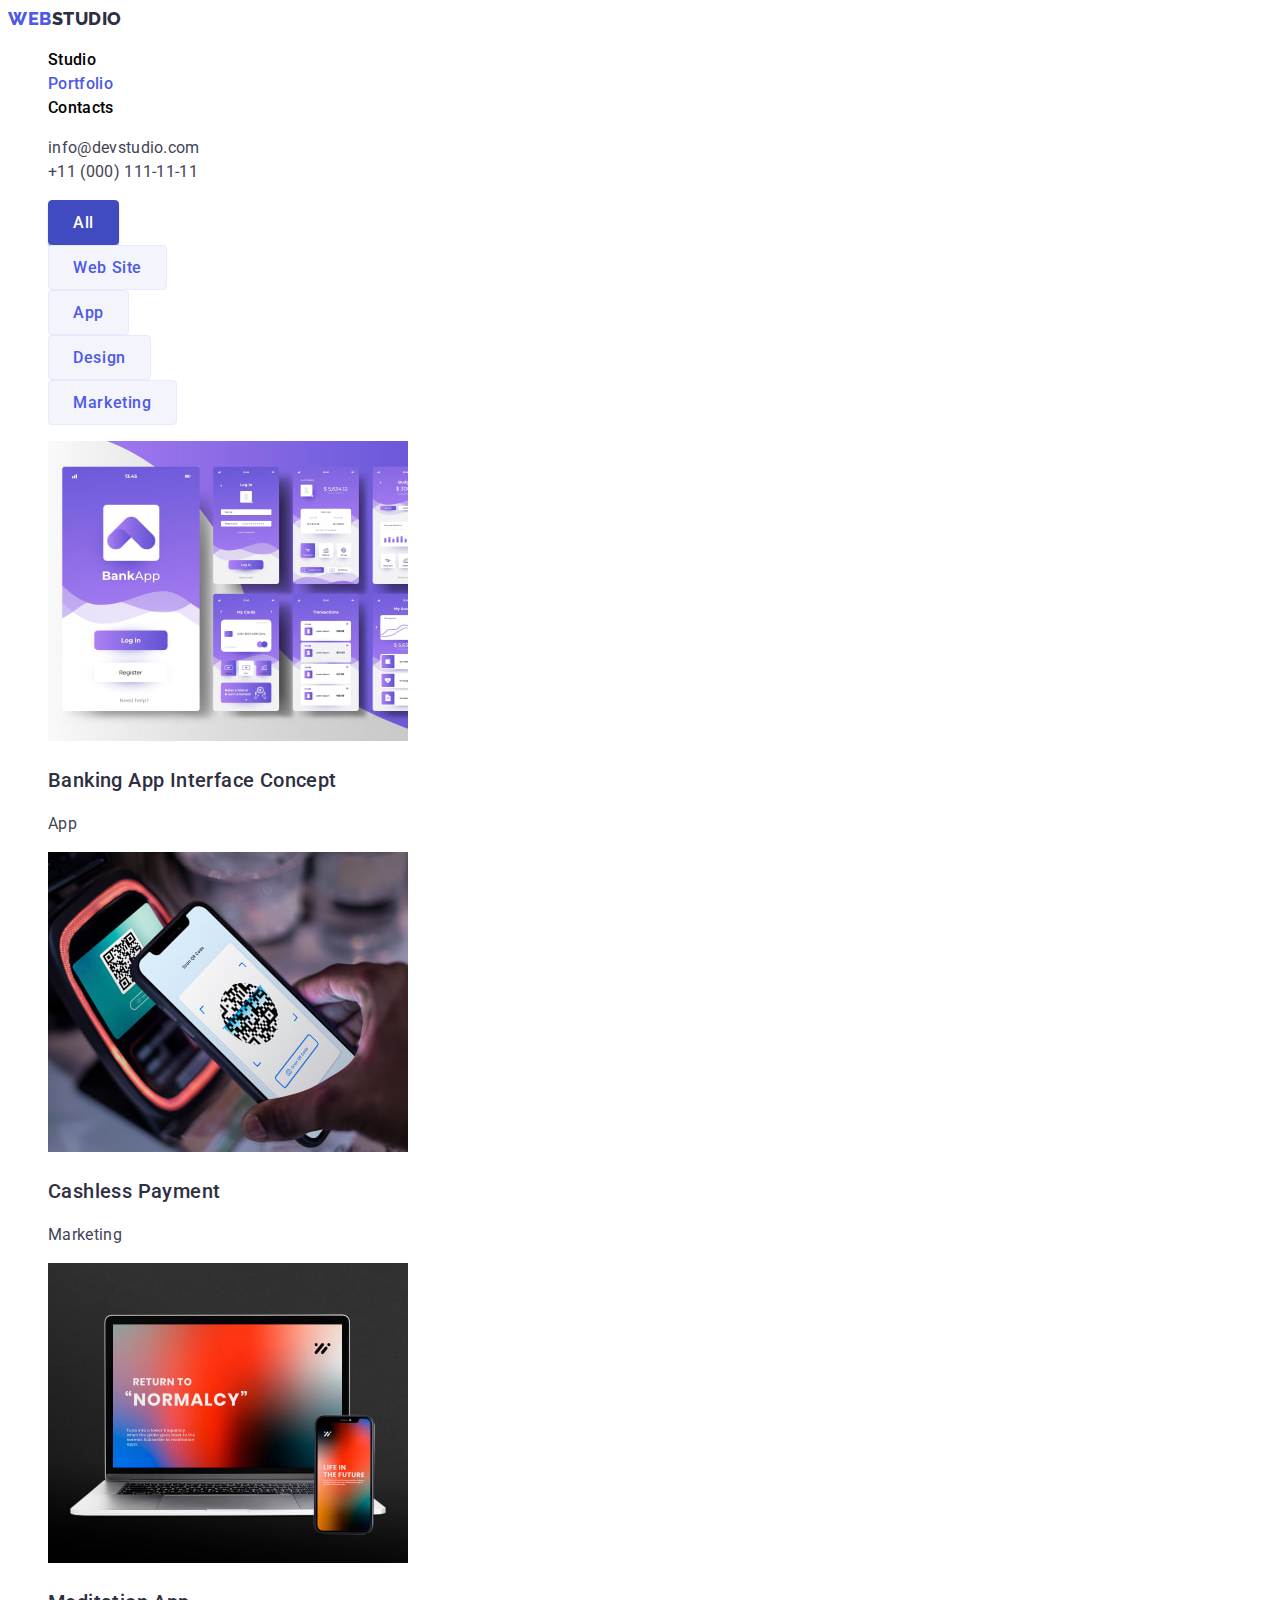
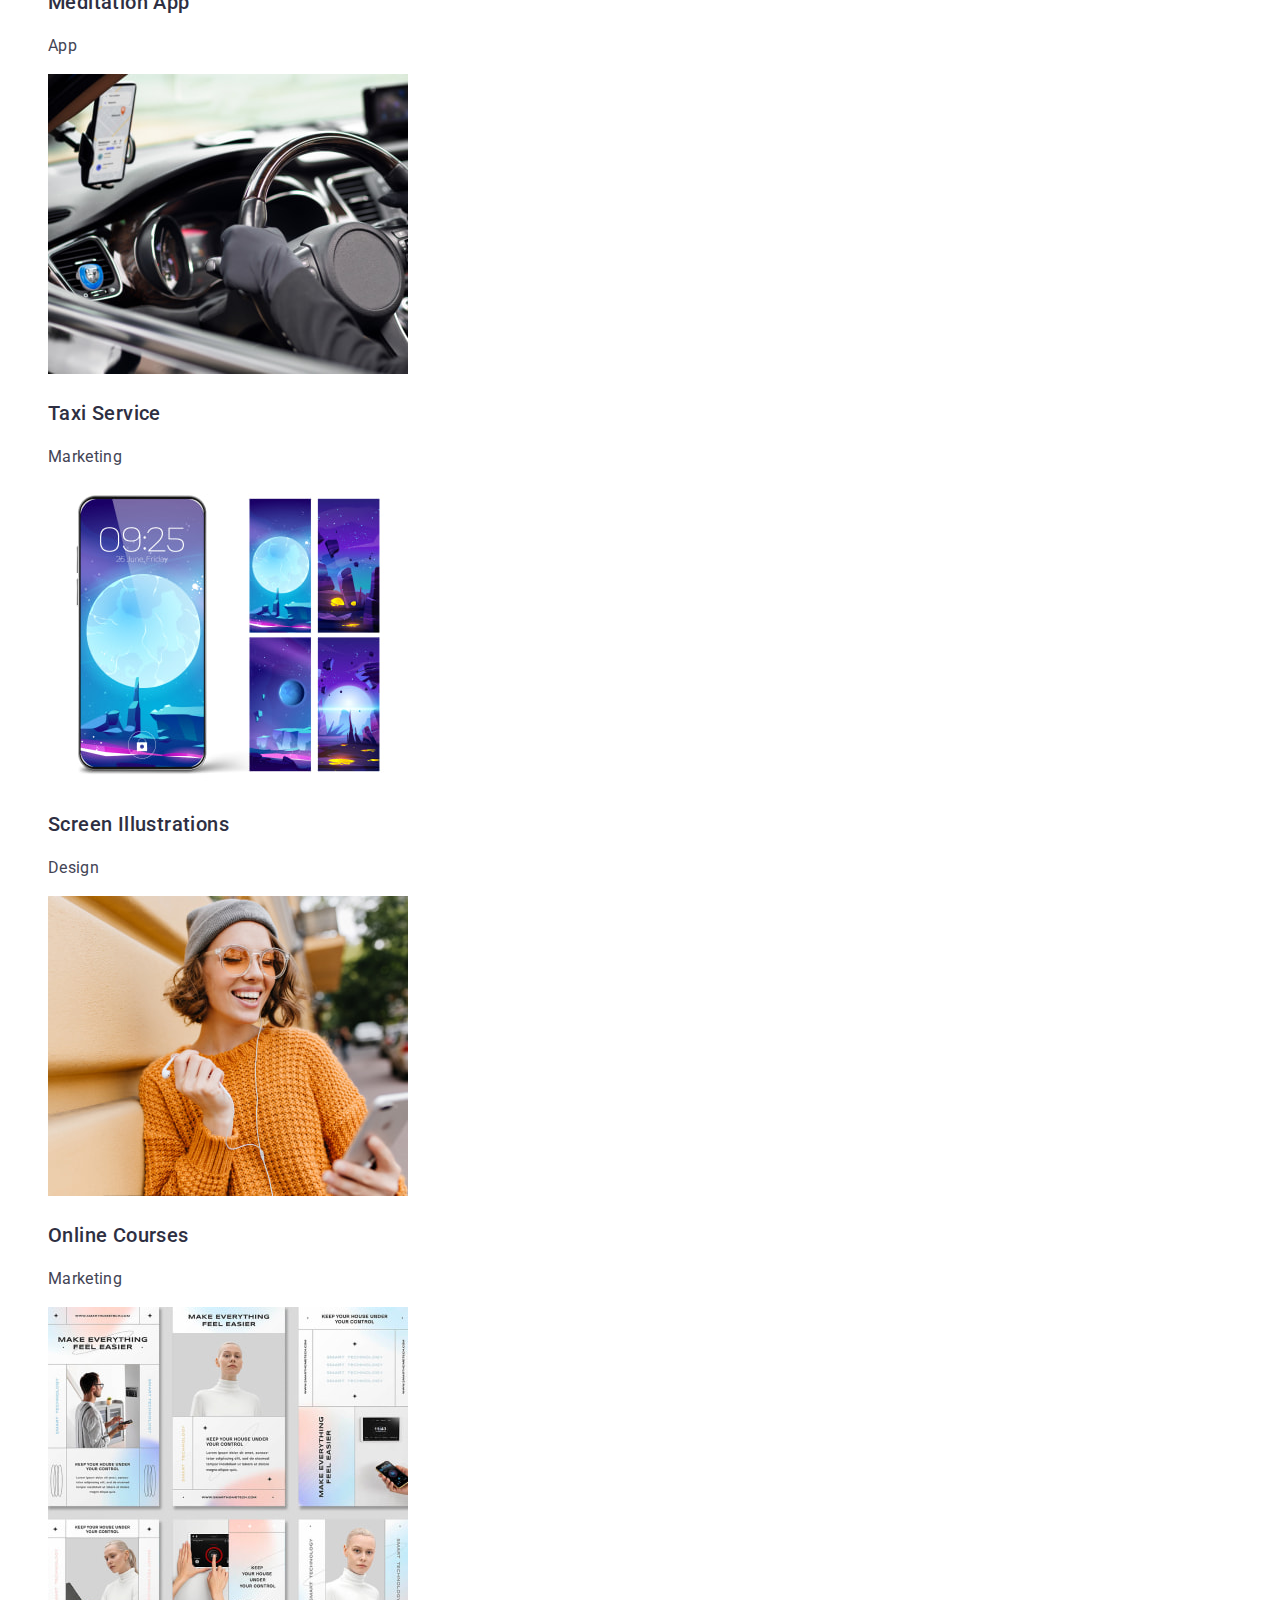
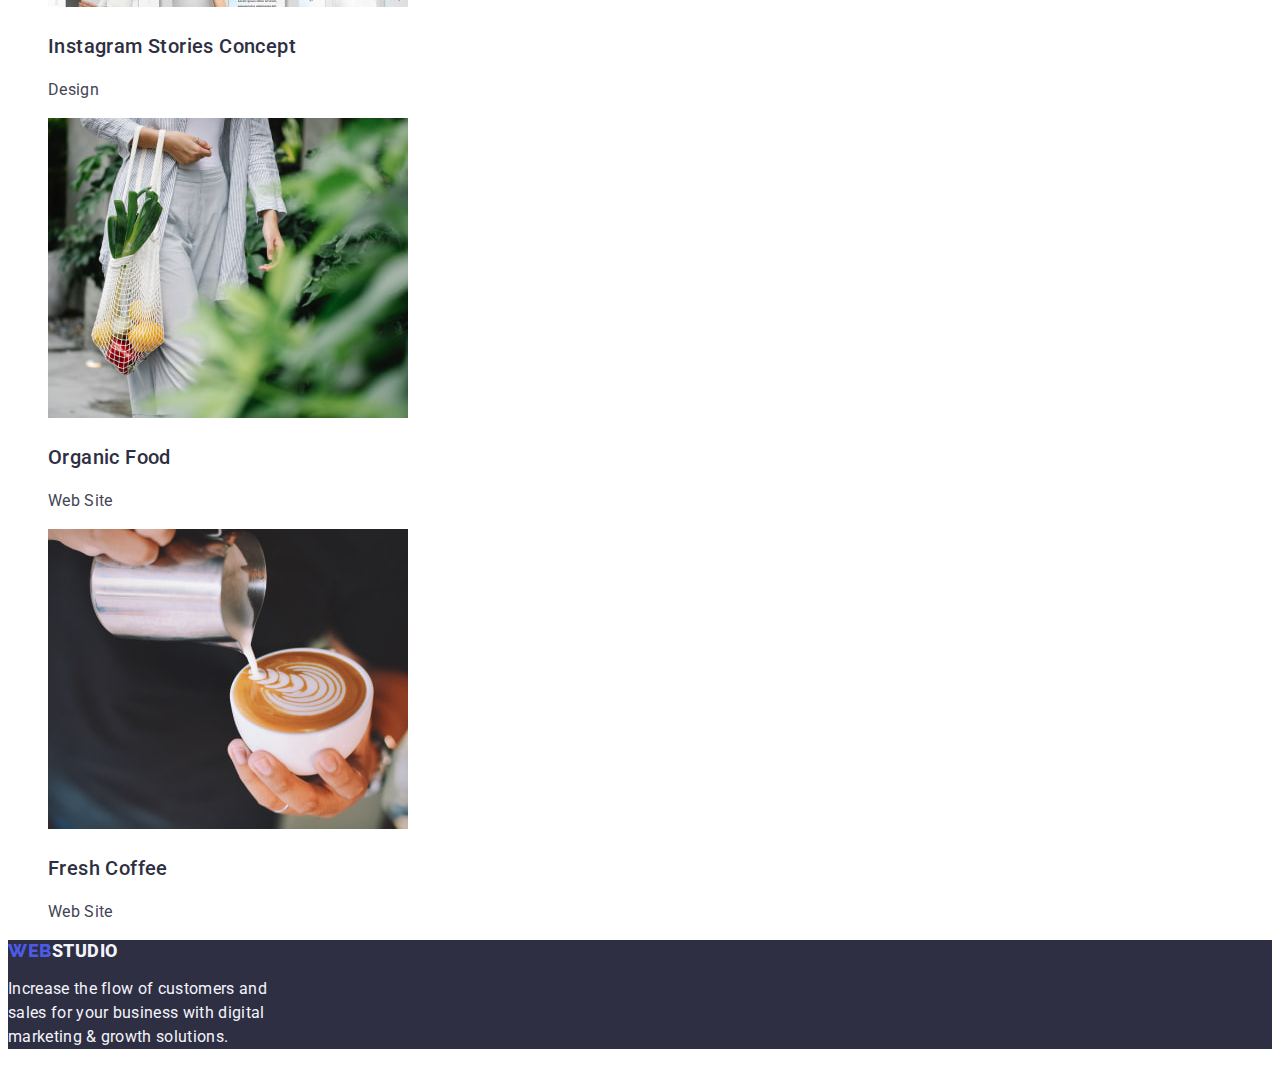
==== portfolio.html @ c41b0895 "Initial commit" ====
<!DOCTYPE html>
<html lang="en">

<head>
    <meta charset="UTF-8">
    <meta name="viewport" content="width=device-width, initial-scale=1.0">
    <title>Document</title>
    <link rel="stylesheet" href="./css/styles.css">
    </link>
</head>

<body>
    <header>
        <!-- Header Nav -->
        <nav>
            <a href="./index.html" class="link-logo">
                <span class="web-logo">WEB</span><span class="studio-logo">STUDIO</span>
            </a>

            <ul class="navbar lists">
                <li>
                    <a href="./index.html" class="pages">Studio</a>
                </li>
                <li>
                    <a href="./portfolio.html" class="pages current-option">Portfolio</a>
                </li>
                <li>
                    <a href="" class="pages">Contacts</a>
                </li>
            </ul>
        </nav>
        <ul class="contact-info lists">
            <li>
                <a href="mailto:info@devstudio.com" class="info">info@devstudio.com</a>
            </li>
            <li>
                <a href="tel:+110001111111" class="info">+11 (000) 111-11-11</a>
            </li>
        </ul>
    </header>
    <!-- Portfolio -->
    <main>
        <section>
            <ul class="filters lists">
                <li><button type="button" class="btn port current-option">All</button></li>
                <li><button type="button" class="btn port">Web Site</button></li>
                <li><button type="button" class="btn port">App</button></li>
                <li><button type="button" class="btn port">Design</button></li>
                <li><button type="button" class="btn port">Marketing</button></li>
            </ul>
            <ul class="projects lists">
                <li>
                    <img src="./images/r1-project-card-1.jpg" alt="Banking App Interface Concept" width="360px"
                        height="300px">
                    <h3 class="project-label">Banking App Interface Concept</h3>
                    <p class="project-desc">App</p>
                </li>
                <li>
                    <img src="./images/r1-project-card-2.jpg" alt="Cashless Payment" width="360px" height="300px;">
                    <h3 class="project-label">Cashless Payment</h3>
                    <p class="project-desc">Marketing</p>
                </li>
                <li>
                    <img src="./images/r1-project-card-3.jpg" alt="Meditation App" width="360px" height="300px;">
                    <h3 class="project-label">Meditation App</h3>
                    <p class="project-desc">App</p>
                </li>
                <li>
                    <img src="./images/r2-project-card-4.jpg" alt="Taxi Service" width="360px" height="300px;">
                    <h3 class="project-label">Taxi Service</h3>
                    <p class="project-desc">Marketing</p>
                </li>
                <li>
                    <img src="./images/r2-project-card-5.jpg" alt="Screen Illustrations" width="360px" height="300px;">
                    <h3 class="project-label">Screen Illustrations</h3>
                    <p class="project-desc">Design</p>
                </li>
                <li>
                    <img src="./images/r2-project-card-6.jpg" alt="Online Courses" width="360px" height="300px;">
                    <h3 class="project-label">Online Courses</h3>
                    <p class="project-desc">Marketing</p>
                </li>
                <li>
                    <img src="./images/r3-project-card-7.jpg" alt="Instagram Stories Concept" width="360px"
                        height="300px;">
                    <h3 class="project-label">Instagram Stories Concept</h3>
                    <p class="project-desc">Design</p>
                </li>
                <li>
                    <img src="./images/r3-project-card-8.jpg" alt="Organic Food" width="360px" height="300px;">
                    <h3 class="project-label">Organic Food</h3>
                    <p class="project-desc">Web Site</p>
                </li>
                <li>
                    <img src="./images/r3-project-card-9.jpg" alt="Fresh Coffee" width="360px" height="300px;">
                    <h3 class="project-label">Fresh Coffee</h3>
                    <p class="project-desc">Web Site</p>
                </li>
            </ul>
        </section>
    </main>
    <!-- Footer -->
    <footer class="logo-footer footerbg">
        <a href="./index.html" class="logo-footer">
            <span class="web-logo">WEB</span><span class="studio-logo-footer">STUDIO</span>
        </a>
        <p class="lastword">Increase the flow of customers and<br>
            sales for your business with digital<br>
            marketing & growth solutions.</p>
    </footer>
</body>

</html>
---- css/styles.css ----
@import url("https://fonts.googleapis.com/css2?family=Raleway:wght@800&family=Roboto:wght@400;500;700;900&display=swap");

:root{
   --iriscolor: #4D5AE5; 
   --navyblue: #2E2F42;
   --navcolor: black;
   --oceancolor: #404BBF;
   --whitecolor: #FFF;
   --slatecolor: #434455;
   --cloudcolor: #F4F4FD;
   
}

.link-logo{
    font-family: "Raleway", sans-serif;
    font-size: 18px;
    line-height: 1.5px;
    font-weight: 800;
    line-height: 21px;
    letter-spacing: 0.54px;
    text-decoration: none
}

.web-logo{
    font-family: Raleway;
    color: var(--iriscolor);
    }

.studio-logo{
    color: var(--navyblue);
}
.studio-logo-footer {
    color: var(--cloudcolor);
}

.navbar .pages{
    color: var(--navcolor);
    text-decoration: none;
    font-weight: 500;
    }

.lists{
    list-style-type: none;
}

.navbar .pages:hover,
.navbar .pages:focus,
.navbar .pages.current-option,
.contact-info .info:hover,
.contact-info .info:focus {
    color: var(--iriscolor);
}

body {
    font-family: Roboto;
    font-style: normal;
    font-size: 16px;
    line-height: 24px;
    font-weight: 400;
    letter-spacing: 0.32px;
}
   
.contact-info .info{
    color: var(--slate, #434455);
    text-decoration: none
}

.hero{
    background-color: var(--navyblue);
}

.hero-title {
    color: var(--white, #FFF);
    font-size: 56px;
    font-weight: 700;
    line-height: 60px;
    letter-spacing: 1.12px;
}

.btn{
    cursor: pointer;
    border-color: transparent;
}

.btn-primary{
    display: inline-flex;
    padding: 16px 32px;
    gap: 10px;
    border: none;
    border-radius: 4px;
    background: var(--iris, #4D5AE5);
    box-shadow: 0px 4px 4px 0px rgba(0, 0, 0, 0.15);
    color: var(--whitecolor);
    font-family: inherit;
    font-size: 16px;
    font-weight: 500;
    letter-spacing: 0.64px;
}

.btn-primary:hover,
.btn-primary:focus {
    background-color: var(--oceancolor);
}

.title-list{
    font-size: 20px;
    font-weight: 500;
    letter-spacing: 0.4px;
    color: var(--navyblue)
}

.section-title {
    color: var(--slatecolor);
    font-size: 36px;
    font-weight: 900;
    line-height: 1.5;
}

.section-gray {
    background-color: var(--cloudcolor)
}

.team-name {
    color: var(--navyblue, #2E2F42);
    font-family: Roboto;
    font-size: 20px;
    font-weight: 500;
    letter-spacing: 0.4px;
}

.team-position {
    color: var(--slate, #434455);
    font-size: 16px;
    font-style: normal;
    font-weight: 400;
    line-height: 24px; 
    letter-spacing: 0.05em;
}

.logo-footer {
    font-style: normal;
    font-size: 18px;
    font-weight: 800;
    line-height: 21px;
    letter-spacing: 0.54px;
    text-decoration: none;
}

.footerbg {
    background-color: var(--navyblue)
}

.lastword {
    color: var(--cloudcolor);
    font-size: 16px;
    line-height: 24px;
    font-weight: 400;
    letter-spacing: 0.32px;
}

.btn.port{
    border-radius: 4px;
    border: 1px solid var(--cornflower, #E7E9FC);
    background: var(--cloud, #F4F4FD);
    display: flex;
    padding: 12px 24px;
    color: var(--iris, #4D5AE5);
    font-family: inherit;
    font-size: 16px;
    font-weight:500;
    letter-spacing: 0.64px;
   
}

.btn.port.current-option, .btn.port:hover, .btn.port:focus{
    background: var(--ocean, #404BBF);
    color: var(--white, #FFF);
    box-shadow: 0px 2px 2px 0px rgba(0, 0, 0, 0.12), 0px 2px 1px 0px rgba(0, 0, 0, 0.08), 0px 3px 1px 0px rgba(0, 0, 0, 0.10);
    border-color: #404BBF;
}

.project-label{
    color: var(--navyblue, #2E2F42);
    font-size: 20px;
    font-weight: 500;
    letter-spacing: 0.4px;
}

.project-desc{
    color: var(--slatecolor);
}
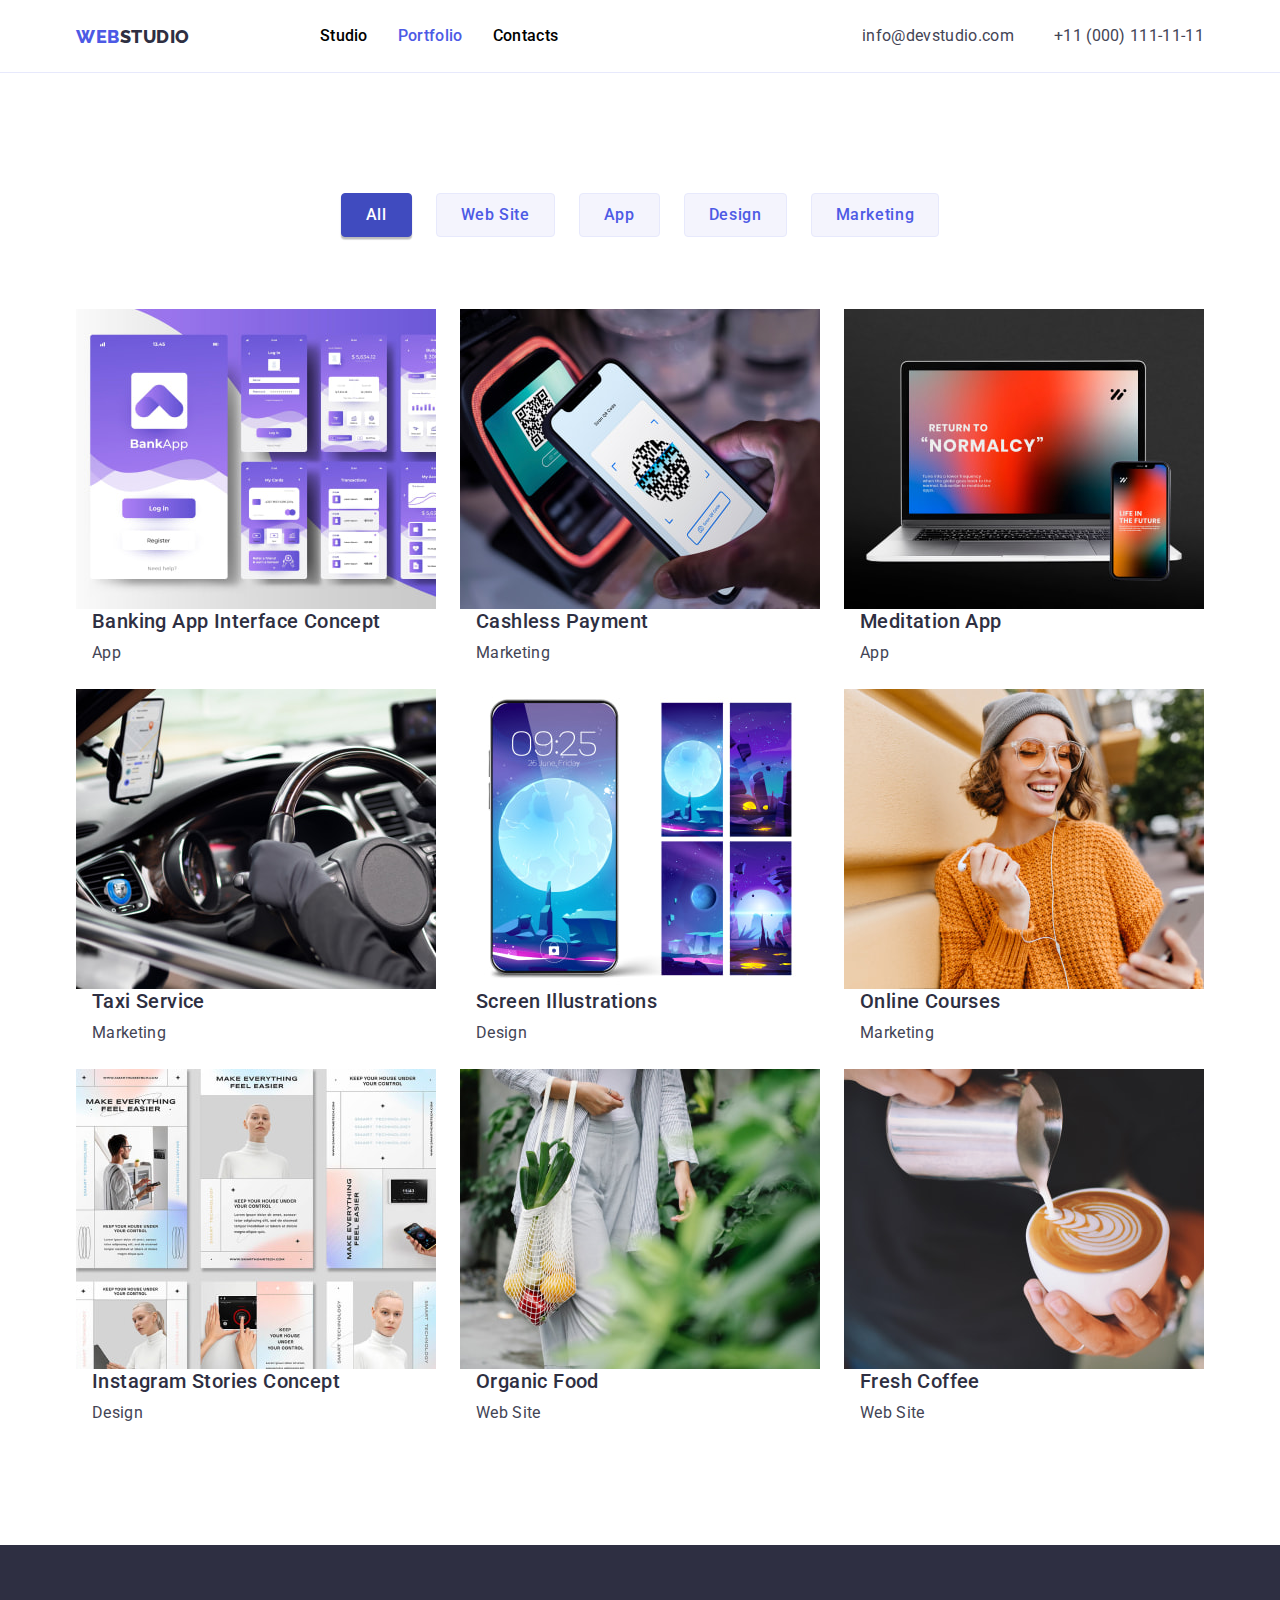
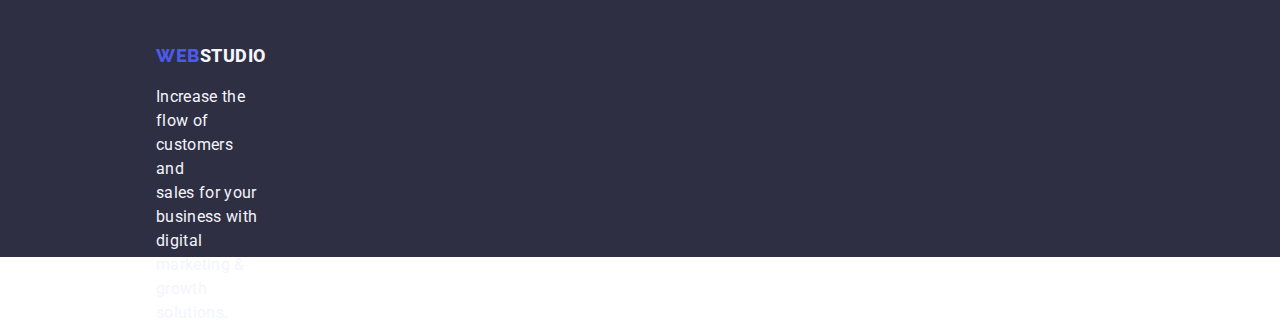
==== commit eaf29801: "Homework 3" ====
--- a/portfolio.html
+++ b/portfolio.html
@@ -5,108 +5,158 @@
     <meta charset="UTF-8">
     <meta name="viewport" content="width=device-width, initial-scale=1.0">
     <title>Document</title>
+
+    <!-- CSS Normalizer -->
+    <link rel="stylesheet"
+        href="https://cdnjs.cloudflare.com/ajax/libs/modern-normalize/2.0.0/modern-normalize.min.css">
+
+    <!-- CSS -->
     <link rel="stylesheet" href="./css/styles.css">
     </link>
 </head>
 
 <body>
-    <header>
-        <!-- Header Nav -->
-        <nav>
-            <a href="./index.html" class="link-logo">
-                <span class="web-logo">WEB</span><span class="studio-logo">STUDIO</span>
-            </a>
+    <!-- Header -->
+    <header class="header">
+        <div class="container header-container">
+            <!-- Header Nav Bar -->
+            <nav class="nav-header">
+                <a href="./index.html" class="link-logo">
+                    <span class="web-logo">WEB</span><span class="studio-logo">STUDIO</span>
+                </a>
 
-            <ul class="navbar lists">
+                <ul class="navbar lists header-list">
+                    <li>
+                        <a href="./index.html" class="pages">Studio</a>
+                    </li>
+                    <li>
+                        <a href="./portfolio.html" class="pages current-option">Portfolio</a>
+                    </li>
+                    <li>
+                        <a href="" class="pages">Contacts</a>
+                    </li>
+                </ul>
+            </nav>
+            <ul class="contact-info lists header-contact-info">
                 <li>
-                    <a href="./index.html" class="pages">Studio</a>
+                    <a href="mailto:info@devstudio.com" class="info">info@devstudio.com</a>
                 </li>
                 <li>
-                    <a href="./portfolio.html" class="pages current-option">Portfolio</a>
-                </li>
-                <li>
-                    <a href="" class="pages">Contacts</a>
+                    <a href="tel:+110001111111" class="info">+11 (000) 111-11-11</a>
                 </li>
             </ul>
-        </nav>
-        <ul class="contact-info lists">
-            <li>
-                <a href="mailto:info@devstudio.com" class="info">info@devstudio.com</a>
-            </li>
-            <li>
-                <a href="tel:+110001111111" class="info">+11 (000) 111-11-11</a>
-            </li>
-        </ul>
+        </div>
     </header>
     <!-- Portfolio -->
     <main>
-        <section>
-            <ul class="filters lists">
-                <li><button type="button" class="btn port current-option">All</button></li>
-                <li><button type="button" class="btn port">Web Site</button></li>
-                <li><button type="button" class="btn port">App</button></li>
-                <li><button type="button" class="btn port">Design</button></li>
-                <li><button type="button" class="btn port">Marketing</button></li>
-            </ul>
-            <ul class="projects lists">
-                <li>
-                    <img src="./images/r1-project-card-1.jpg" alt="Banking App Interface Concept" width="360px"
-                        height="300px">
-                    <h3 class="project-label">Banking App Interface Concept</h3>
-                    <p class="project-desc">App</p>
-                </li>
-                <li>
-                    <img src="./images/r1-project-card-2.jpg" alt="Cashless Payment" width="360px" height="300px;">
-                    <h3 class="project-label">Cashless Payment</h3>
-                    <p class="project-desc">Marketing</p>
-                </li>
-                <li>
-                    <img src="./images/r1-project-card-3.jpg" alt="Meditation App" width="360px" height="300px;">
-                    <h3 class="project-label">Meditation App</h3>
-                    <p class="project-desc">App</p>
-                </li>
-                <li>
-                    <img src="./images/r2-project-card-4.jpg" alt="Taxi Service" width="360px" height="300px;">
-                    <h3 class="project-label">Taxi Service</h3>
-                    <p class="project-desc">Marketing</p>
-                </li>
-                <li>
-                    <img src="./images/r2-project-card-5.jpg" alt="Screen Illustrations" width="360px" height="300px;">
-                    <h3 class="project-label">Screen Illustrations</h3>
-                    <p class="project-desc">Design</p>
-                </li>
-                <li>
-                    <img src="./images/r2-project-card-6.jpg" alt="Online Courses" width="360px" height="300px;">
-                    <h3 class="project-label">Online Courses</h3>
-                    <p class="project-desc">Marketing</p>
-                </li>
-                <li>
-                    <img src="./images/r3-project-card-7.jpg" alt="Instagram Stories Concept" width="360px"
-                        height="300px;">
-                    <h3 class="project-label">Instagram Stories Concept</h3>
-                    <p class="project-desc">Design</p>
-                </li>
-                <li>
-                    <img src="./images/r3-project-card-8.jpg" alt="Organic Food" width="360px" height="300px;">
-                    <h3 class="project-label">Organic Food</h3>
-                    <p class="project-desc">Web Site</p>
-                </li>
-                <li>
-                    <img src="./images/r3-project-card-9.jpg" alt="Fresh Coffee" width="360px" height="300px;">
-                    <h3 class="project-label">Fresh Coffee</h3>
-                    <p class="project-desc">Web Site</p>
-                </li>
-            </ul>
+        <section class="section filters-projects-section">
+            <div class="container filters-container">
+                <ul class="filters lists filters-list">
+                    <li><button type="button" class="btn port current-option">All</button></li>
+                    <li><button type="button" class="btn port">Web Site</button></li>
+                    <li><button type="button" class="btn port">App</button></li>
+                    <li><button type="button" class="btn port">Design</button></li>
+                    <li><button type="button" class="btn port">Marketing</button></li>
+                </ul>
+                <div class="card-set">
+                    <ul class="projects lists projects-list">
+                        <li>
+                            <div class="projects-banking-app"></div>
+                            <img src="./images/r1-project-card-1.jpg" alt="Banking App Interface Concept" width="360px"
+                                height="300px">
+                            <div class="projects-card-body">
+                                <h3 class="project-label">Banking App Interface Concept</h3>
+                                <p class="project-desc">App</p>
+                            </div>
+                        </li>
+                        <li>
+                            <div class="projects-cashless-payment"></div>
+                            <img src="./images/r1-project-card-2.jpg" alt="Cashless Payment" width="360px"
+                                height="300px;">
+                            <div class="projects-card-body">
+                                <h3 class="project-label">Cashless Payment</h3>
+                                <p class="project-desc">Marketing</p>
+                            </div>
+                        </li>
+                        <li>
+                            <div class="projects-meditation-app"></div>
+                            <img src="./images/r1-project-card-3.jpg" alt="Meditation App" width="360px"
+                                height="300px;">
+                            <div class="projects-card-body">
+                                <h3 class="project-label">Meditation App</h3>
+                                <p class="project-desc">App</p>
+                            </div>
+                        </li>
+                        <li>
+                            <div class="projects-taxi-service"></div>
+                            <img src="./images/r2-project-card-4.jpg" alt="Taxi Service" width="360px" height="300px;">
+                            <div class="projects-card-body">
+                                <h3 class="project-label">Taxi Service</h3>
+                                <p class="project-desc">Marketing</p>
+                            </div>
+                        </li>
+                        <li>
+                            <div class="projects-screen-illustrations"></div>
+                            <img src="./images/r2-project-card-5.jpg" alt="Screen Illustrations" width="360px"
+                                height="300px;">
+                            <div class="projects-card-body">
+                                <h3 class="project-label">Screen Illustrations</h3>
+                                <p class="project-desc">Design</p>
+                            </div>
+                        </li>
+                        <li>
+                            <div class="projects-online-courses"></div>
+                            <img src="./images/r2-project-card-6.jpg" alt="Online Courses" width="360px"
+                                height="300px;">
+                            <div class="projects-card-body">
+                                <h3 class="project-label">Online Courses</h3>
+                                <p class="project-desc">Marketing</p>
+                            </div>
+                        </li>
+                        <li>
+                            <div class="projects-instagram-stories"></div>
+                            <img src="./images/r3-project-card-7.jpg" alt="Instagram Stories Concept" width="360px"
+                                height="300px;">
+                            <div class="projects-card-body">
+                                <h3 class="project-label">Instagram Stories Concept</h3>
+                                <p class="project-desc">Design</p>
+                            </div>
+                        </li>
+                        <li>
+                            <div class="projects-organic-food"></div>
+                            <img src="./images/r3-project-card-8.jpg" alt="Organic Food" width="360px" height="300px;">
+                            <div class="projects-card-body">
+                                <h3 class="project-label">Organic Food</h3>
+                                <p class="project-desc">Web Site</p>
+                            </div>
+                        </li>
+                        <li>
+                            <div class="projects-fresh-coffee"></div>
+                            <img src="./images/r3-project-card-9.jpg" alt="Fresh Coffee" width="360px" height="300px;">
+                            <div class="projects-card-body">
+                                <h3 class="project-label">Fresh Coffee</h3>
+                                <p class="project-desc">Web Site</p>
+                            </div>
+                        </li>
+                    </ul>
+                </div>
+            </div>
         </section>
     </main>
     <!-- Footer -->
-    <footer class="logo-footer footerbg">
-        <a href="./index.html" class="logo-footer">
-            <span class="web-logo">WEB</span><span class="studio-logo-footer">STUDIO</span>
-        </a>
-        <p class="lastword">Increase the flow of customers and<br>
-            sales for your business with digital<br>
-            marketing & growth solutions.</p>
+    <footer class="lastpart footerbg">
+        <div class="container footer-container"></div>
+        <div class="footer-logo">
+            <a href="./index.html" class="logo-footer">
+                <span class="web-logo">WEB</span><span class="studio-logo-footer">STUDIO</span>
+            </a>
+        </div>
+        <div class="footer-text">
+            <p class="lastword">Increase the flow of customers and<br>
+                sales for your business with digital<br>
+                marketing & growth solutions.</p>
+        </div>
+        </div>
     </footer>
 </body>
 
--- a/css/styles.css
+++ b/css/styles.css
@@ -8,10 +8,73 @@
    --whitecolor: #FFF;
    --slatecolor: #434455;
    --cloudcolor: #F4F4FD;
-   
+   --cornflower: #E7E9FC;
+}
+
+/* CSS Reset */
+
+p,
+h1,
+h2,
+h3,
+h4,
+h5,
+h6{
+    margin:0;
+}
+ul,
+ol{
+   margin:0;
+   padding:0; 
+}
+
+img{
+    display: block;
+}
+/* End of CSS Reset */
+
+.container{
+    width: 1158px;
+    padding: 0 15px;
+    margin: 0 auto;
+}
+
+.header{
+    padding-top: 24px;
+    border-bottom: 1px solid var(--cornflower, #E7E9FC);
+    background: var(--white, #FFF);
+}
+
+.header-container{
+    display: flex;
+    align-items:center;
+}
+
+.nav-header{
+    display: flex;
+    align-items: center;
+    padding-bottom: 24px;
+}
+
+.header-list{
+    display: flex;
+    gap: 30px;
+}
+
+.header-contact-info{
+    margin-left: auto;
+    display: flex;
+    padding-bottom: 24px;
+    gap: 40px;
+}
+
+.section{
+    padding-top: 120px;
+    padding-bottom: 120px;
 }
 
 .link-logo{
+    margin-right: 130px;
     font-family: "Raleway", sans-serif;
     font-size: 18px;
     line-height: 1.5px;
@@ -67,6 +130,11 @@
 
 .hero{
     background-color: var(--navyblue);
+
+}
+
+.hero-container{
+    text-align: center;
 }
 
 .hero-title {
@@ -83,7 +151,7 @@
 }
 
 .btn-primary{
-    display: inline-flex;
+    margin-top: 48px;
     padding: 16px 32px;
     gap: 10px;
     border: none;
@@ -102,6 +170,19 @@
     background-color: var(--oceancolor);
 }
 
+.what-we-do-container{
+    margin-top: 120px;
+}
+.section-white{
+    background-color: #FFF;
+}
+
+.strategy-lists{
+    display: flex;
+    align-items: center;
+    gap: 24px
+}
+
 .title-list{
     font-size: 20px;
     font-weight: 500;
@@ -110,17 +191,42 @@
 }
 
 .section-title {
+    text-align: center;
+    gap: 72px;
     color: var(--slatecolor);
     font-size: 36px;
     font-weight: 900;
     line-height: 1.5;
 }
 
+.what-we-do-title{
+    margin-bottom: 72px;
+}
+
+.services-list{
+    display: flex;
+    gap: 24px
+   }
+
 .section-gray {
-    background-color: var(--cloudcolor)
+    background-color: var(--cloudcolor);
+}
+
+.team-cards{
+    display: flex;
+    gap: 24px;
+}
+
+.card-body{
+    padding-top: 32px;
+    padding-bottom: 32px;
+    border-radius: 0px 0px 4px 4px;
+    background: var(--white, #FFF);
+    box-shadow: 0px 2px 1px 0px rgba(46, 47, 66, 0.08), 0px 1px 1px 0px rgba(46, 47, 66, 0.16), 0px 1px 6px 0px rgba(46, 47, 66, 0.08);
 }
 
 .team-name {
+    text-align: center;
     color: var(--navyblue, #2E2F42);
     font-family: Roboto;
     font-size: 20px;
@@ -129,6 +235,7 @@
 }
 
 .team-position {
+    text-align: center;
     color: var(--slate, #434455);
     font-size: 16px;
     font-style: normal;
@@ -137,7 +244,21 @@
     letter-spacing: 0.05em;
 }
 
+.footer-logo{
+    padding-top: 100px;
+    margin-right: 1169px;
+    margin-left: 156px;
+}
+
+.footer-text{
+    padding-top: 16px;
+    margin-right: 1020px;
+    margin-left: 156px;
+    margin-bottom: 100px;
+}
+
 .logo-footer {
+    padding-bottom: 16px;
     font-style: normal;
     font-size: 18px;
     font-weight: 800;
@@ -147,7 +268,9 @@
 }
 
 .footerbg {
-    background-color: var(--navyblue)
+    height: 312px;
+    flex-shrink: 0;
+    background-color: var(--navyblue);
 }
 
 .lastword {
@@ -179,6 +302,10 @@
     border-color: #404BBF;
 }
 
+.filters-projects-section{
+    background: #FFF ;
+}
+
 .project-label{
     color: var(--navyblue, #2E2F42);
     font-size: 20px;
@@ -188,4 +315,28 @@
 
 .project-desc{
     color: var(--slatecolor);
+}
+
+
+.filters-list{
+    display: flex;
+    justify-content: center;
+    gap: 24px;
+}
+
+.projects-list {
+    display: flex;
+    flex-wrap: wrap;
+    padding-top: 72px;
+    gap:24px
+    }
+
+.projects-card-body{
+    display: flex;
+    padding: 0px 16px;
+    flex-direction: column;
+    justify-content: center;
+    align-items: flex-start;
+    gap: 8px;
+    align-self: stretch;
 }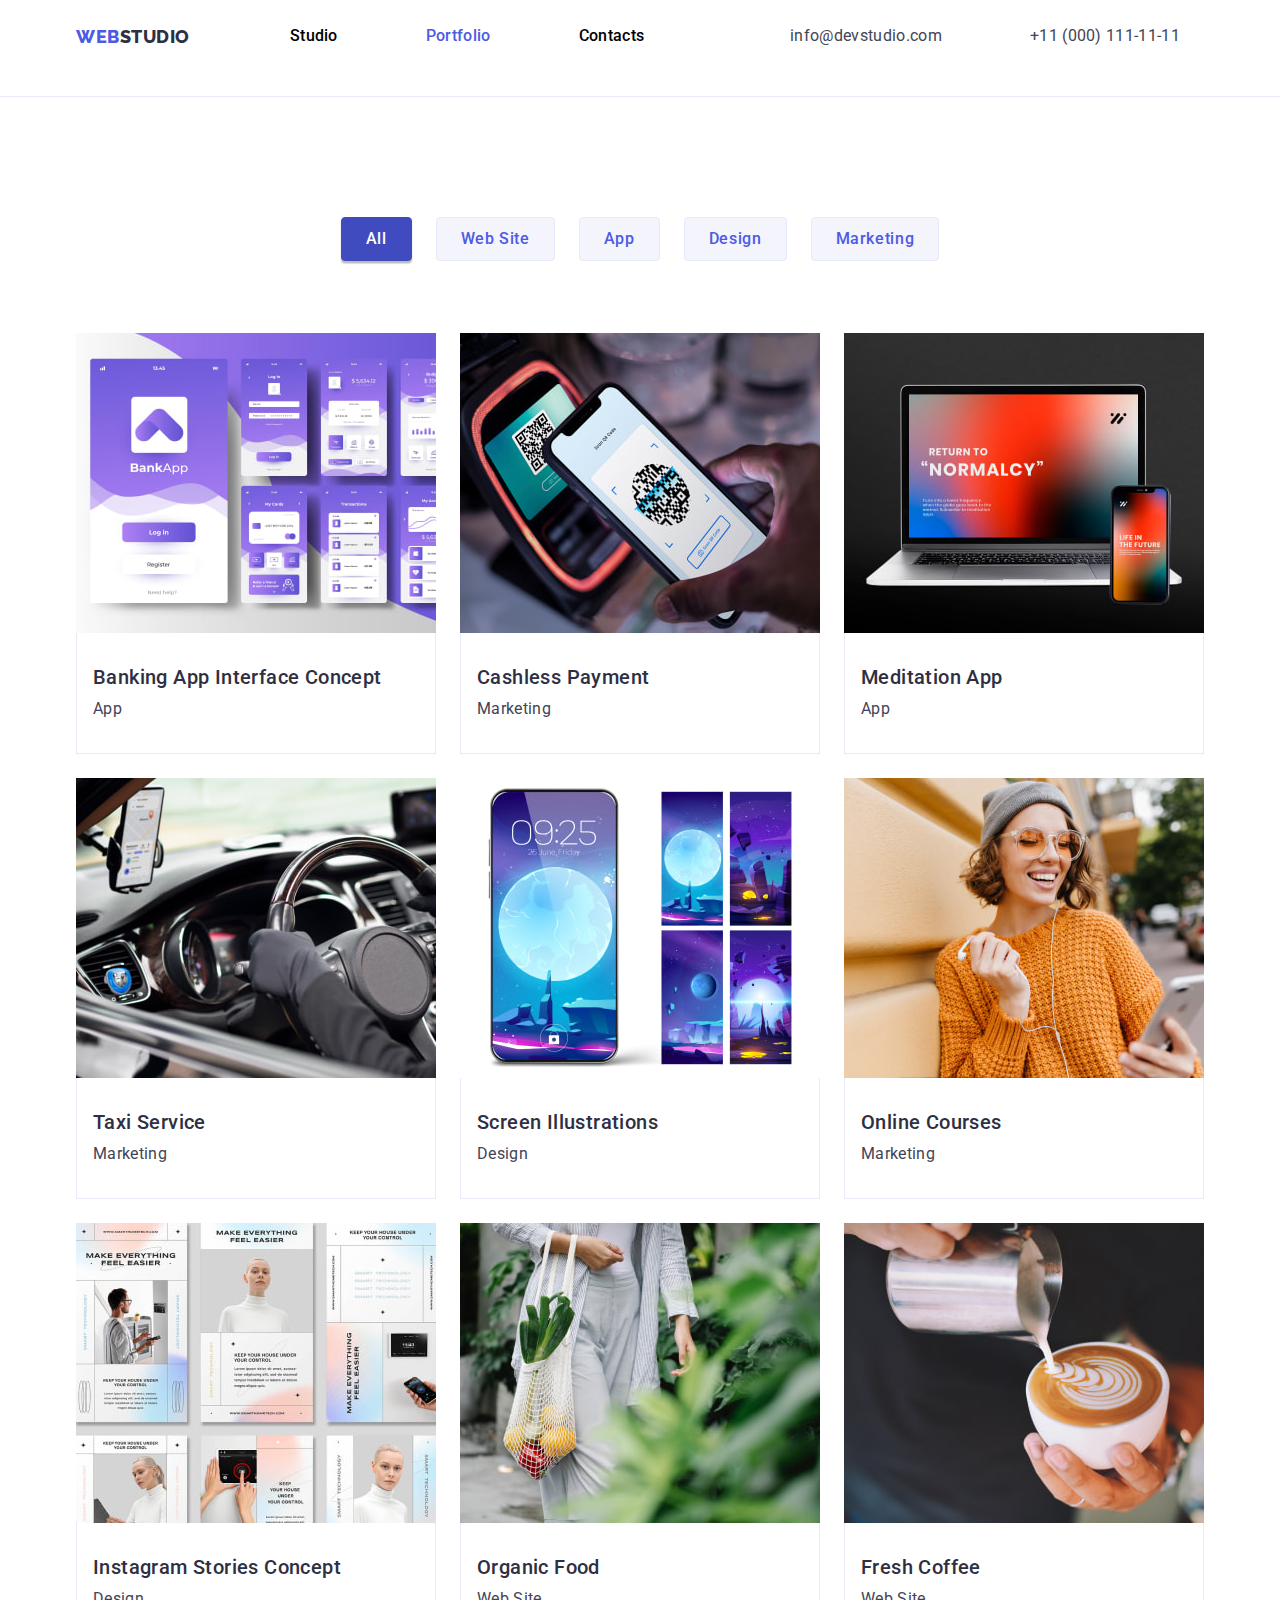
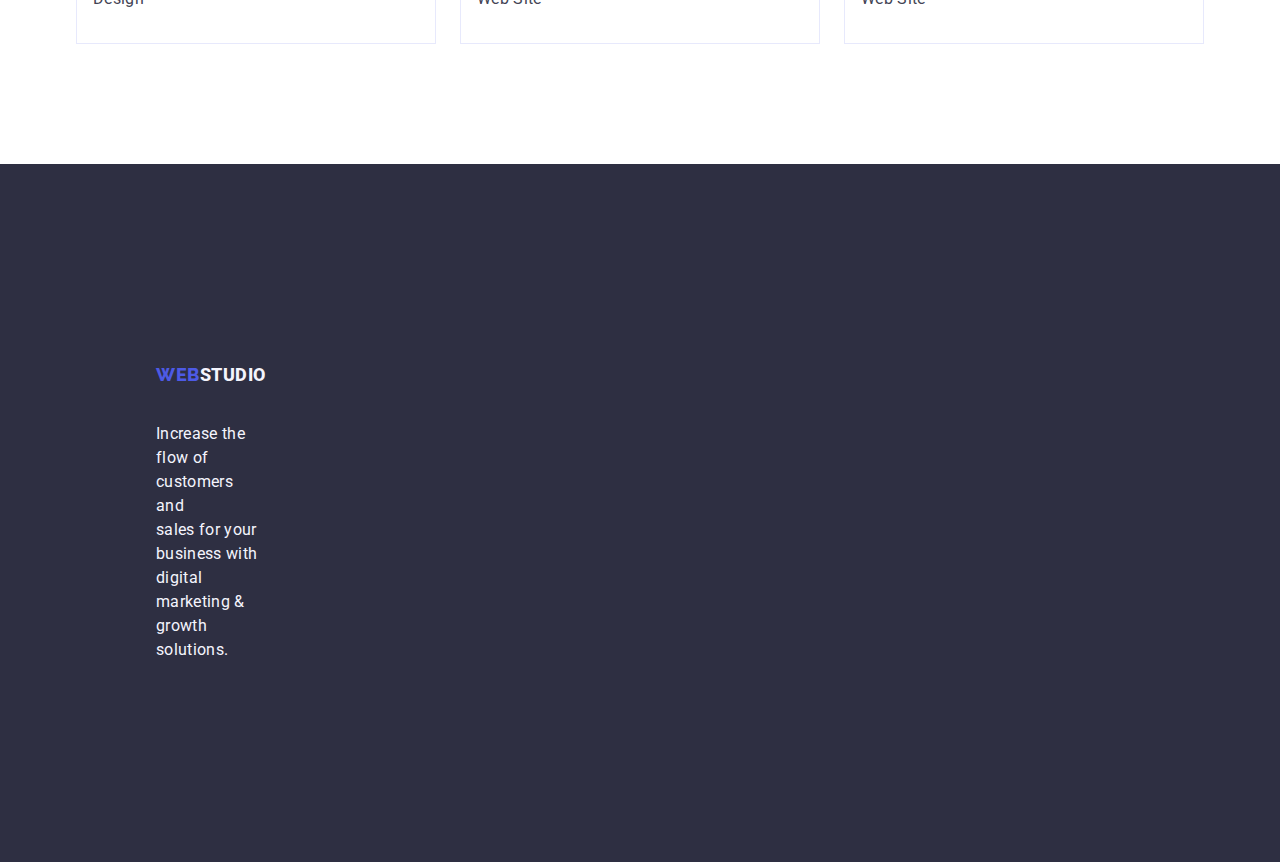
==== commit 69384386: "Revised Homework 3" ====
--- a/portfolio.html
+++ b/portfolio.html
@@ -49,7 +49,7 @@
     </header>
     <!-- Portfolio -->
     <main>
-        <section class="section filters-projects-section">
+        <section class="section">
             <div class="container filters-container">
                 <ul class="filters lists filters-list">
                     <li><button type="button" class="btn port current-option">All</button></li>
@@ -58,88 +58,74 @@
                     <li><button type="button" class="btn port">Design</button></li>
                     <li><button type="button" class="btn port">Marketing</button></li>
                 </ul>
-                <div class="card-set">
-                    <ul class="projects lists projects-list">
-                        <li>
-                            <div class="projects-banking-app"></div>
-                            <img src="./images/r1-project-card-1.jpg" alt="Banking App Interface Concept" width="360px"
-                                height="300px">
-                            <div class="projects-card-body">
-                                <h3 class="project-label">Banking App Interface Concept</h3>
-                                <p class="project-desc">App</p>
-                            </div>
-                        </li>
-                        <li>
-                            <div class="projects-cashless-payment"></div>
-                            <img src="./images/r1-project-card-2.jpg" alt="Cashless Payment" width="360px"
-                                height="300px;">
-                            <div class="projects-card-body">
-                                <h3 class="project-label">Cashless Payment</h3>
-                                <p class="project-desc">Marketing</p>
-                            </div>
-                        </li>
-                        <li>
-                            <div class="projects-meditation-app"></div>
-                            <img src="./images/r1-project-card-3.jpg" alt="Meditation App" width="360px"
-                                height="300px;">
-                            <div class="projects-card-body">
-                                <h3 class="project-label">Meditation App</h3>
-                                <p class="project-desc">App</p>
-                            </div>
-                        </li>
-                        <li>
-                            <div class="projects-taxi-service"></div>
-                            <img src="./images/r2-project-card-4.jpg" alt="Taxi Service" width="360px" height="300px;">
-                            <div class="projects-card-body">
-                                <h3 class="project-label">Taxi Service</h3>
-                                <p class="project-desc">Marketing</p>
-                            </div>
-                        </li>
-                        <li>
-                            <div class="projects-screen-illustrations"></div>
-                            <img src="./images/r2-project-card-5.jpg" alt="Screen Illustrations" width="360px"
-                                height="300px;">
-                            <div class="projects-card-body">
-                                <h3 class="project-label">Screen Illustrations</h3>
-                                <p class="project-desc">Design</p>
-                            </div>
-                        </li>
-                        <li>
-                            <div class="projects-online-courses"></div>
-                            <img src="./images/r2-project-card-6.jpg" alt="Online Courses" width="360px"
-                                height="300px;">
-                            <div class="projects-card-body">
-                                <h3 class="project-label">Online Courses</h3>
-                                <p class="project-desc">Marketing</p>
-                            </div>
-                        </li>
-                        <li>
-                            <div class="projects-instagram-stories"></div>
-                            <img src="./images/r3-project-card-7.jpg" alt="Instagram Stories Concept" width="360px"
-                                height="300px;">
-                            <div class="projects-card-body">
-                                <h3 class="project-label">Instagram Stories Concept</h3>
-                                <p class="project-desc">Design</p>
-                            </div>
-                        </li>
-                        <li>
-                            <div class="projects-organic-food"></div>
-                            <img src="./images/r3-project-card-8.jpg" alt="Organic Food" width="360px" height="300px;">
-                            <div class="projects-card-body">
-                                <h3 class="project-label">Organic Food</h3>
-                                <p class="project-desc">Web Site</p>
-                            </div>
-                        </li>
-                        <li>
-                            <div class="projects-fresh-coffee"></div>
-                            <img src="./images/r3-project-card-9.jpg" alt="Fresh Coffee" width="360px" height="300px;">
-                            <div class="projects-card-body">
-                                <h3 class="project-label">Fresh Coffee</h3>
-                                <p class="project-desc">Web Site</p>
-                            </div>
-                        </li>
-                    </ul>
-                </div>
+                <ul class="projects lists projects-list">
+                    <li>
+                        <img src="./images/r1-project-card-1.jpg" alt="Banking App Interface Concept" width="360px"
+                            height="300px">
+                        <div class="projects-card-body">
+                            <h3 class="project-label">Banking App Interface Concept</h3>
+                            <p class="project-desc">App</p>
+                        </div>
+                    </li>
+                    <li>
+                        <img src="./images/r1-project-card-2.jpg" alt="Cashless Payment" width="360px" height="300px;">
+                        <div class="projects-card-body">
+                            <h3 class="project-label">Cashless Payment</h3>
+                            <p class="project-desc">Marketing</p>
+                        </div>
+                    </li>
+                    <li>
+                        <img src="./images/r1-project-card-3.jpg" alt="Meditation App" width="360px" height="300px;">
+                        <div class="projects-card-body">
+                            <h3 class="project-label">Meditation App</h3>
+                            <p class="project-desc">App</p>
+                        </div>
+                    </li>
+                    <li>
+                        <img src="./images/r2-project-card-4.jpg" alt="Taxi Service" width="360px" height="300px;">
+                        <div class="projects-card-body">
+                            <h3 class="project-label">Taxi Service</h3>
+                            <p class="project-desc">Marketing</p>
+                        </div>
+                    </li>
+                    <li>
+                        <img src="./images/r2-project-card-5.jpg" alt="Screen Illustrations" width="360px"
+                            height="300px;">
+                        <div class="projects-card-body">
+                            <h3 class="project-label">Screen Illustrations</h3>
+                            <p class="project-desc">Design</p>
+                        </div>
+                    </li>
+                    <li>
+                        <img src="./images/r2-project-card-6.jpg" alt="Online Courses" width="360px" height="300px;">
+                        <div class="projects-card-body">
+                            <h3 class="project-label">Online Courses</h3>
+                            <p class="project-desc">Marketing</p>
+                        </div>
+                    </li>
+                    <li>
+                        <img src="./images/r3-project-card-7.jpg" alt="Instagram Stories Concept" width="360px"
+                            height="300px;">
+                        <div class="projects-card-body">
+                            <h3 class="project-label">Instagram Stories Concept</h3>
+                            <p class="project-desc">Design</p>
+                        </div>
+                    </li>
+                    <li>
+                        <img src="./images/r3-project-card-8.jpg" alt="Organic Food" width="360px" height="300px;">
+                        <div class="projects-card-body">
+                            <h3 class="project-label">Organic Food</h3>
+                            <p class="project-desc">Web Site</p>
+                        </div>
+                    </li>
+                    <li>
+                        <img src="./images/r3-project-card-9.jpg" alt="Fresh Coffee" width="360px" height="300px;">
+                        <div class="projects-card-body">
+                            <h3 class="project-label">Fresh Coffee</h3>
+                            <p class="project-desc">Web Site</p>
+                        </div>
+                    </li>
+                </ul>
             </div>
         </section>
     </main>
--- a/css/styles.css
+++ b/css/styles.css
@@ -40,7 +40,6 @@
 }
 
 .header{
-    padding-top: 24px;
     border-bottom: 1px solid var(--cornflower, #E7E9FC);
     background: var(--white, #FFF);
 }
@@ -48,23 +47,25 @@
 .header-container{
     display: flex;
     align-items:center;
+    justify-content: space-between;
 }
 
 .nav-header{
     display: flex;
     align-items: center;
     padding-bottom: 24px;
+    
 }
 
 .header-list{
-    display: flex;
-    gap: 30px;
+    margin-left: 76px;
+    display: flex;
+    gap: 40px;
 }
 
 .header-contact-info{
-    margin-left: auto;
-    display: flex;
     padding-bottom: 24px;
+    display: flex;
     gap: 40px;
 }
 
@@ -74,7 +75,7 @@
 }
 
 .link-logo{
-    margin-right: 130px;
+   
     font-family: "Raleway", sans-serif;
     font-size: 18px;
     line-height: 1.5px;
@@ -97,6 +98,7 @@
 }
 
 .navbar .pages{
+    
     color: var(--navcolor);
     text-decoration: none;
     font-weight: 500;
@@ -104,6 +106,11 @@
 
 .lists{
     list-style-type: none;
+}
+
+.pages{
+    display: block;
+    padding: 24px;
 }
 
 .navbar .pages:hover,
@@ -115,6 +122,7 @@
 }
 
 body {
+    color: #434455;
     font-family: Roboto;
     font-style: normal;
     font-size: 16px;
@@ -124,11 +132,14 @@
 }
    
 .contact-info .info{
+    display: block;
+    padding: 24px;
     color: var(--slate, #434455);
     text-decoration: none
 }
 
 .hero{
+    padding: 188px 0;
     background-color: var(--navyblue);
 
 }
@@ -143,6 +154,7 @@
     font-weight: 700;
     line-height: 60px;
     letter-spacing: 1.12px;
+    margin-bottom: 48px;
 }
 
 .btn{
@@ -151,7 +163,6 @@
 }
 
 .btn-primary{
-    margin-top: 48px;
     padding: 16px 32px;
     gap: 10px;
     border: none;
@@ -170,8 +181,8 @@
     background-color: var(--oceancolor);
 }
 
-.what-we-do-container{
-    margin-top: 120px;
+.section-no-top-padding{
+    padding: 0;
 }
 .section-white{
     background-color: #FFF;
@@ -187,19 +198,16 @@
     font-size: 20px;
     font-weight: 500;
     letter-spacing: 0.4px;
-    color: var(--navyblue)
+    color: var(--navyblue);
+    margin-bottom: 8px;
 }
 
 .section-title {
     text-align: center;
-    gap: 72px;
-    color: var(--slatecolor);
+    color: var(--navyblue);
     font-size: 36px;
     font-weight: 900;
     line-height: 1.5;
-}
-
-.what-we-do-title{
     margin-bottom: 72px;
 }
 
@@ -232,6 +240,7 @@
     font-size: 20px;
     font-weight: 500;
     letter-spacing: 0.4px;
+    margin-bottom: 8px;
 }
 
 .team-position {
@@ -268,8 +277,7 @@
 }
 
 .footerbg {
-    height: 312px;
-    flex-shrink: 0;
+    padding: 100px 0;
     background-color: var(--navyblue);
 }
 
@@ -279,6 +287,7 @@
     line-height: 24px;
     font-weight: 400;
     letter-spacing: 0.32px;
+    margin-top: 18px;
 }
 
 .btn.port{
@@ -311,6 +320,7 @@
     font-size: 20px;
     font-weight: 500;
     letter-spacing: 0.4px;
+    margin-bottom: 8px;
 }
 
 .project-desc{
@@ -322,21 +332,17 @@
     display: flex;
     justify-content: center;
     gap: 24px;
+    margin-bottom: 72px;
 }
 
 .projects-list {
     display: flex;
     flex-wrap: wrap;
-    padding-top: 72px;
     gap:24px
     }
 
 .projects-card-body{
-    display: flex;
-    padding: 0px 16px;
-    flex-direction: column;
-    justify-content: center;
-    align-items: flex-start;
-    gap: 8px;
-    align-self: stretch;
-}+    border: 1px solid var(--cornflower);
+    padding: 32px 16px;
+    border-top: none;
+    }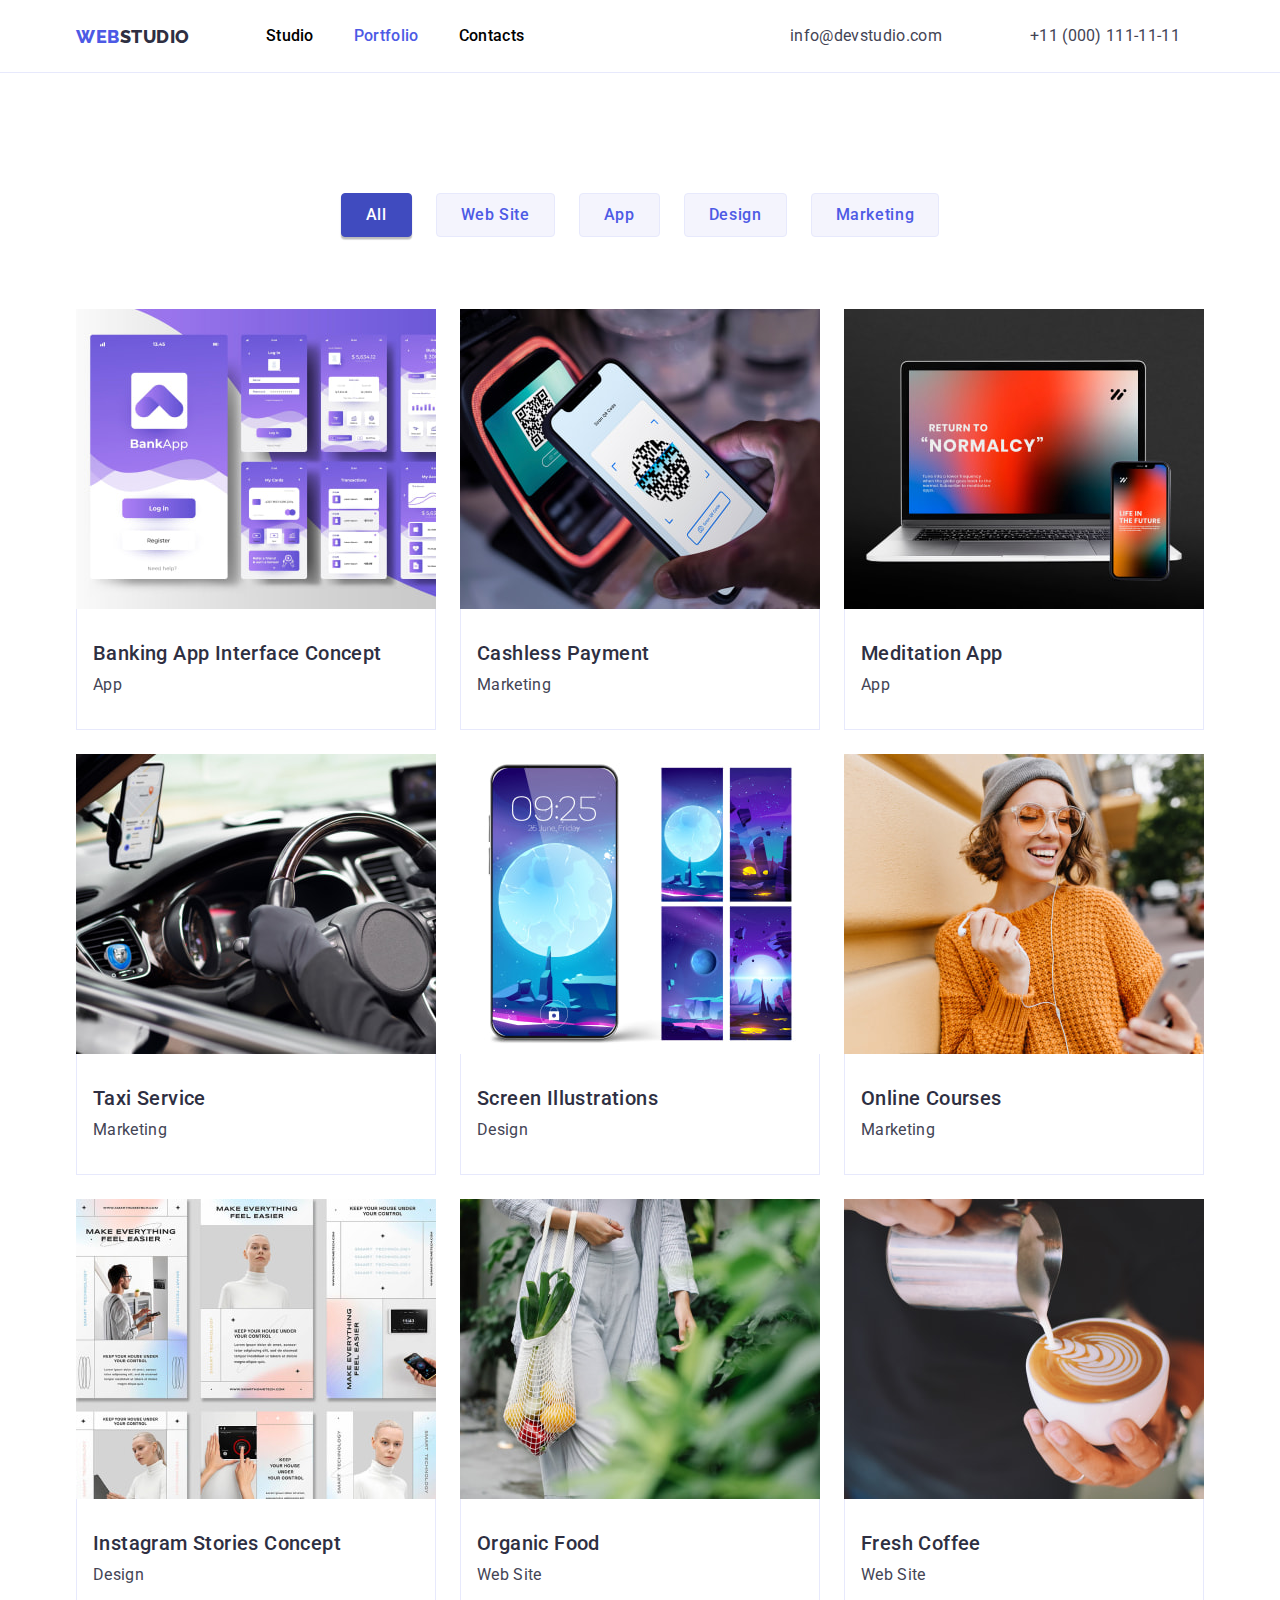
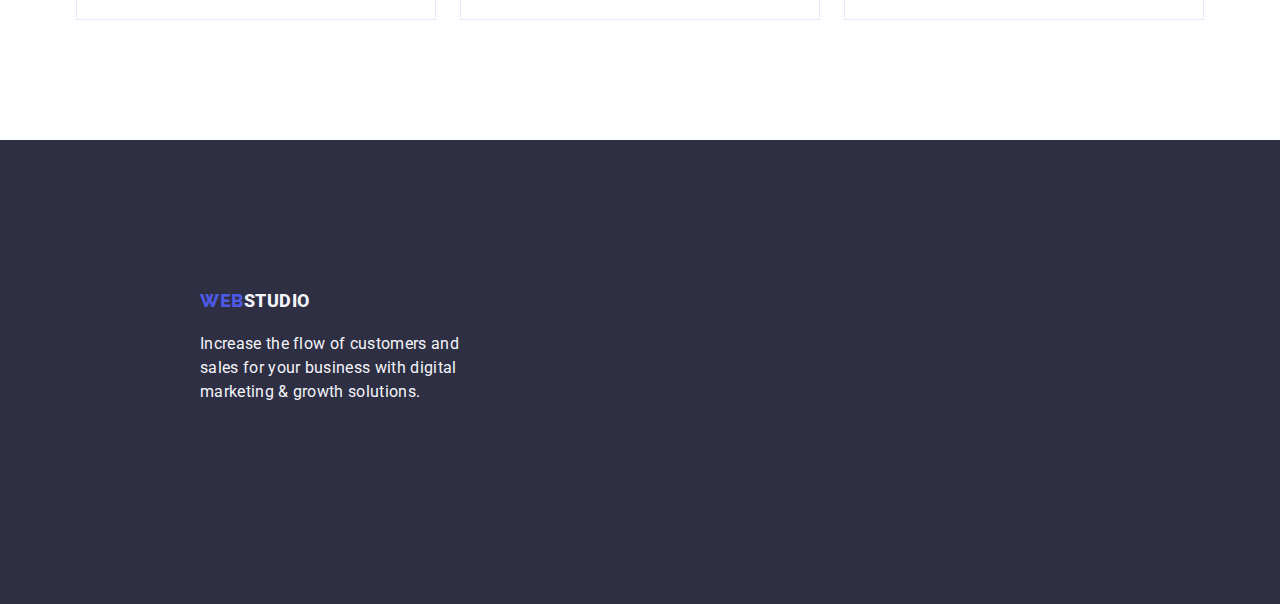
==== commit 130f6a77: "Revised Homework 3" ====
--- a/portfolio.html
+++ b/portfolio.html
@@ -131,17 +131,13 @@
     </main>
     <!-- Footer -->
     <footer class="lastpart footerbg">
-        <div class="container footer-container"></div>
-        <div class="footer-logo">
+        <div class="container footer-container">
             <a href="./index.html" class="logo-footer">
                 <span class="web-logo">WEB</span><span class="studio-logo-footer">STUDIO</span>
             </a>
-        </div>
-        <div class="footer-text">
             <p class="lastword">Increase the flow of customers and<br>
                 sales for your business with digital<br>
                 marketing & growth solutions.</p>
-        </div>
         </div>
     </footer>
 </body>
--- a/css/styles.css
+++ b/css/styles.css
@@ -53,8 +53,6 @@
 .nav-header{
     display: flex;
     align-items: center;
-    padding-bottom: 24px;
-    
 }
 
 .header-list{
@@ -64,7 +62,6 @@
 }
 
 .header-contact-info{
-    padding-bottom: 24px;
     display: flex;
     gap: 40px;
 }
@@ -75,7 +72,6 @@
 }
 
 .link-logo{
-   
     font-family: "Raleway", sans-serif;
     font-size: 18px;
     line-height: 1.5px;
@@ -110,7 +106,7 @@
 
 .pages{
     display: block;
-    padding: 24px;
+    padding: 24px 0;
 }
 
 .navbar .pages:hover,
@@ -182,7 +178,7 @@
 }
 
 .section-no-top-padding{
-    padding: 0;
+    padding-top: 0;
 }
 .section-white{
     background-color: #FFF;
@@ -253,18 +249,12 @@
     letter-spacing: 0.05em;
 }
 
-.footer-logo{
-    padding-top: 100px;
-    margin-right: 1169px;
-    margin-left: 156px;
-}
-
-.footer-text{
-    padding-top: 16px;
+.footer-container{
+    padding-top: 50px;
     margin-right: 1020px;
-    margin-left: 156px;
-    margin-bottom: 100px;
-}
+    margin-left: 185px;
+}
+
 
 .logo-footer {
     padding-bottom: 16px;
@@ -288,6 +278,7 @@
     font-weight: 400;
     letter-spacing: 0.32px;
     margin-top: 18px;
+    padding-bottom: 100px;
 }
 
 .btn.port{
